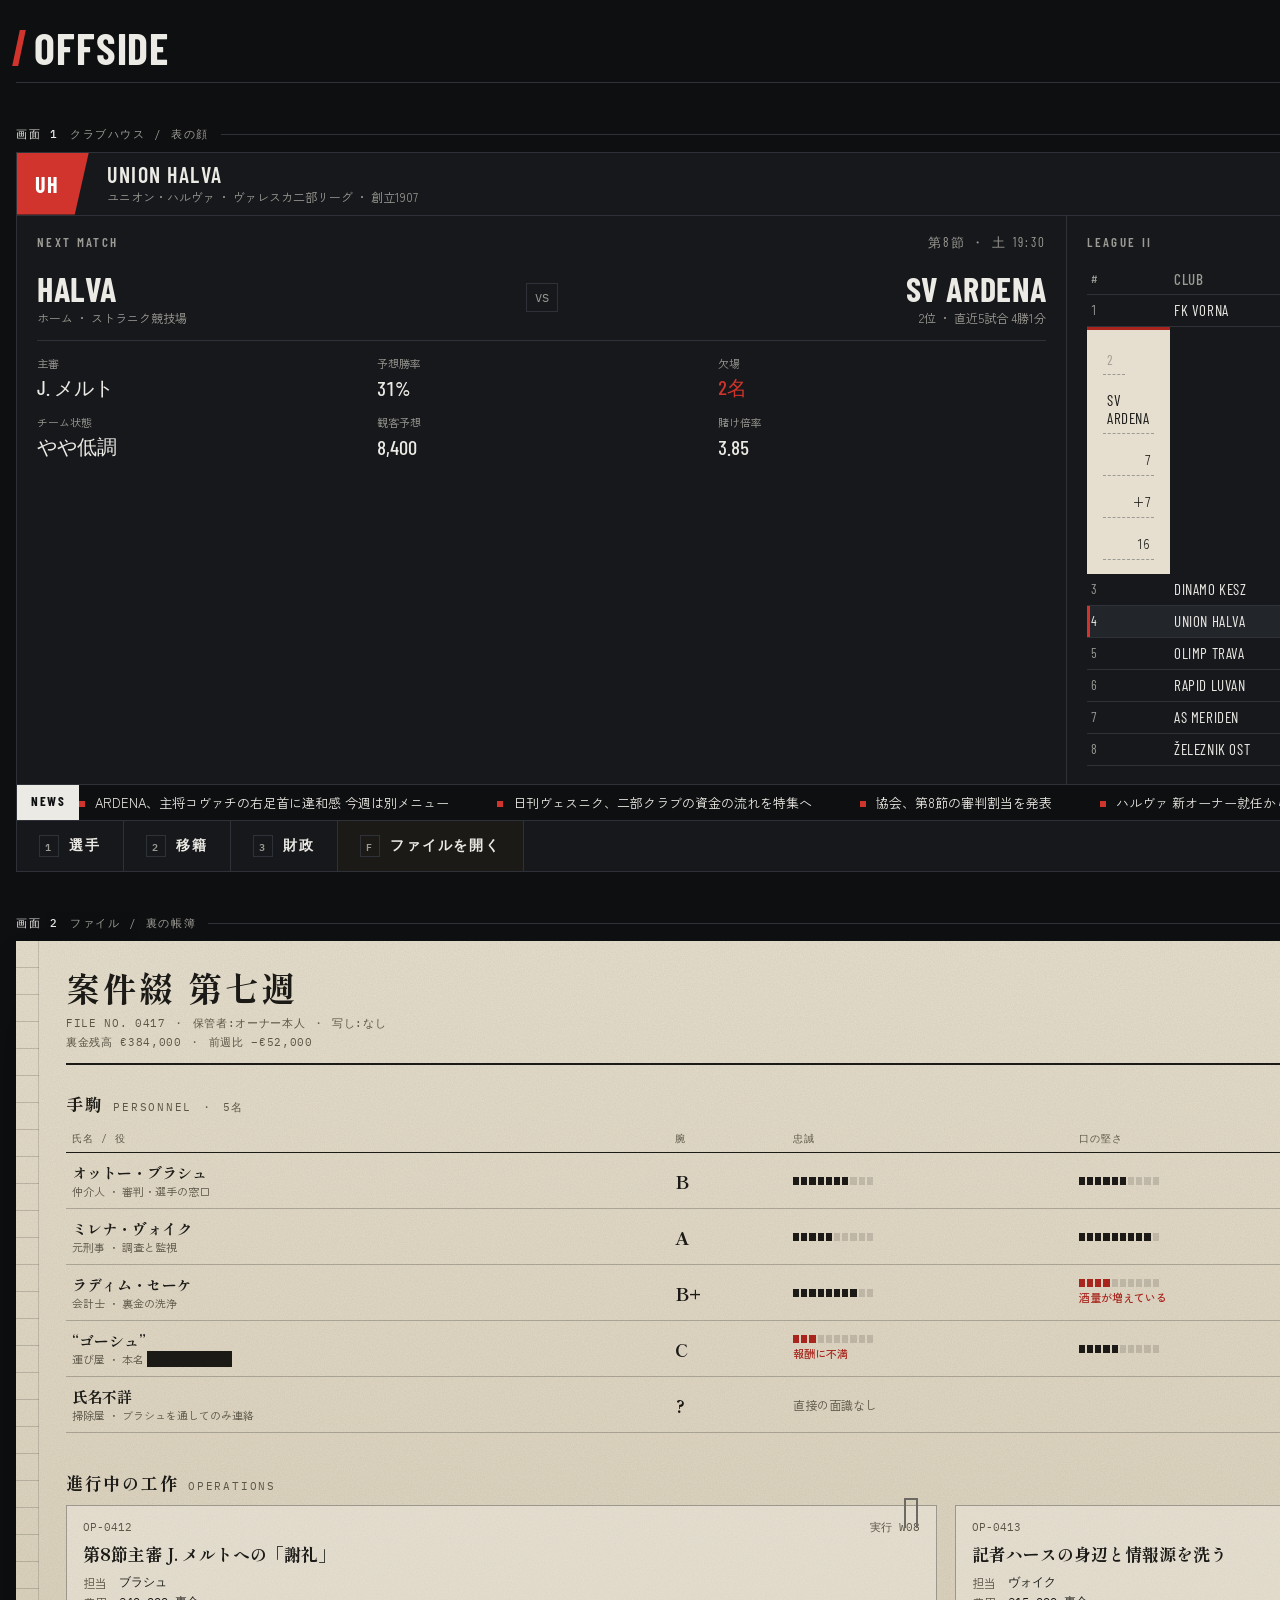
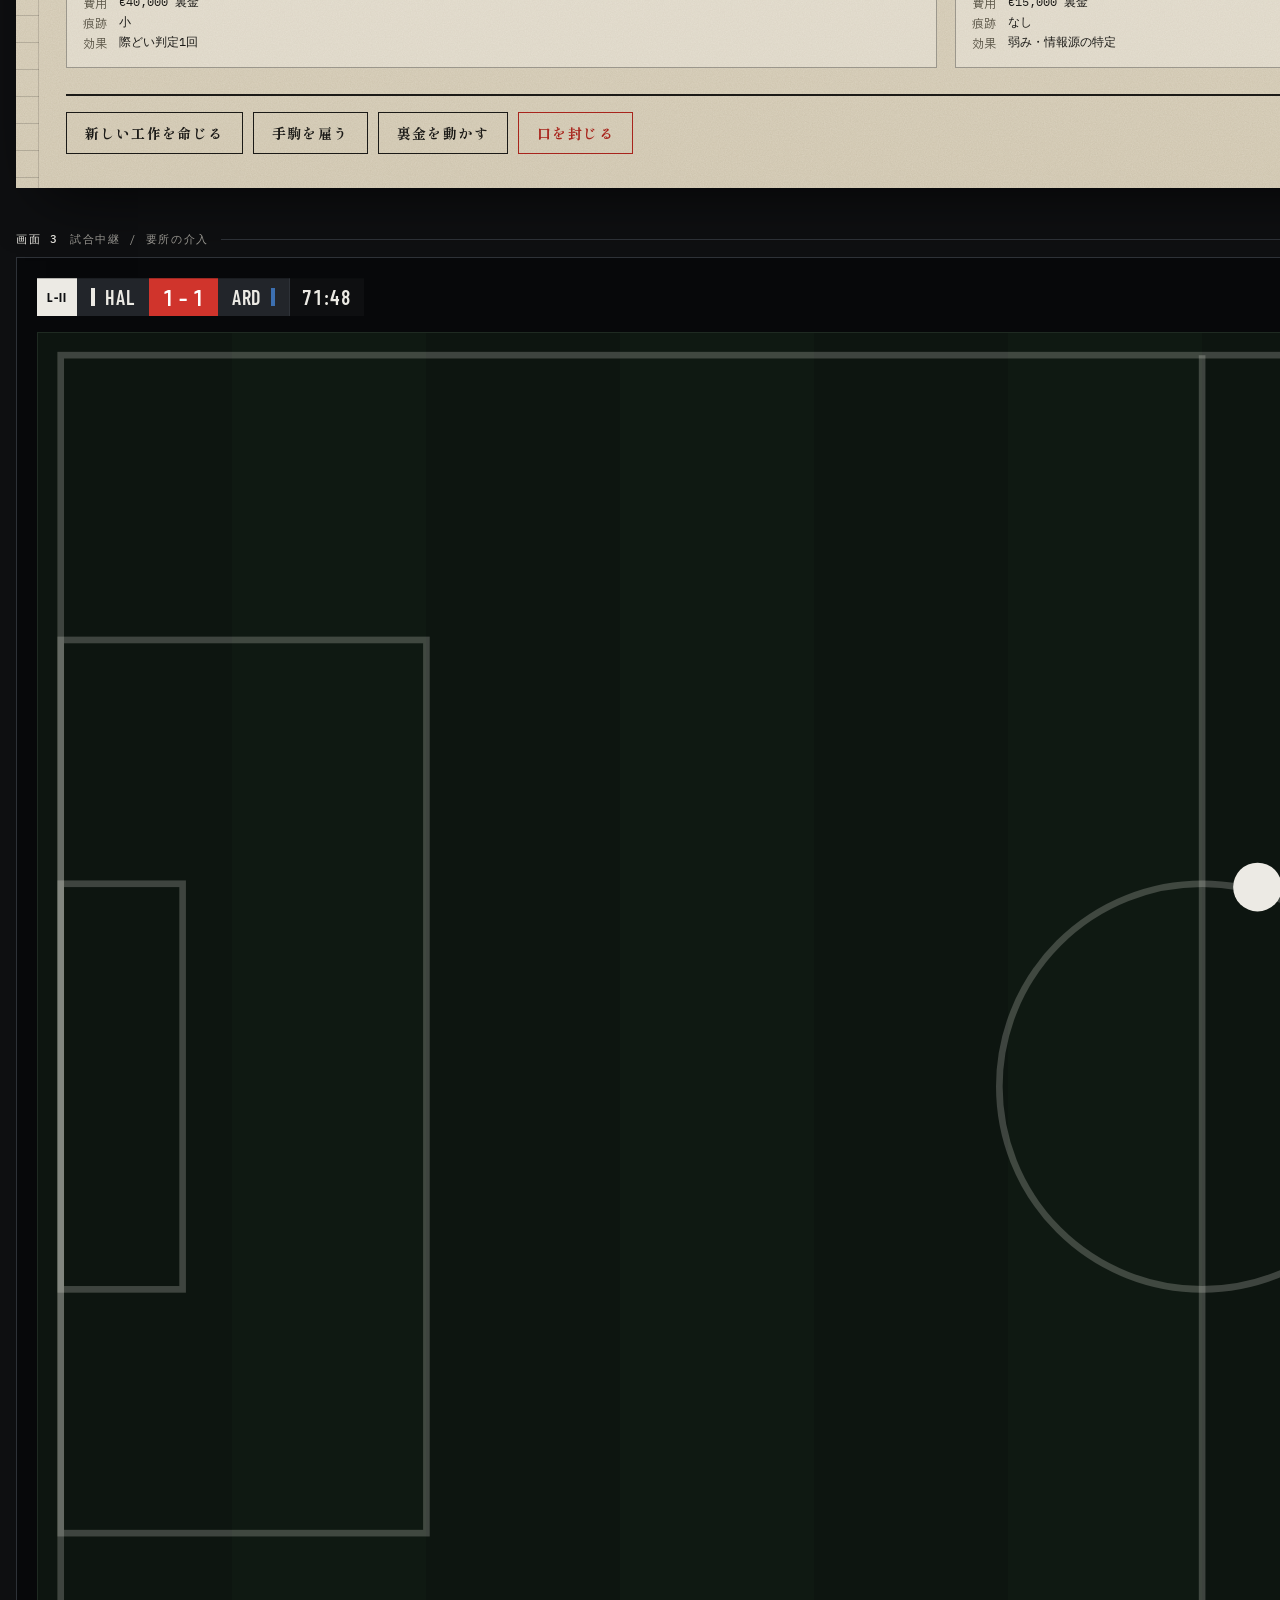
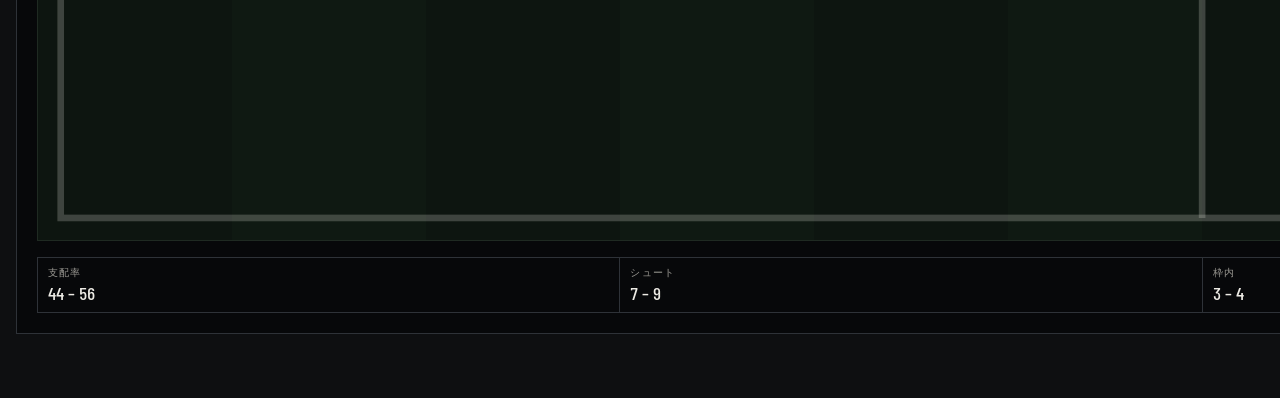
==== docs/mock/index.html @ 617c1c65 "設計メモとUIモックを追加 Co-Authored-By: Claude Opus 5.5 <noreply@anthropic.com> Claude-Session: https://claude" ====
<!doctype html>
<html lang="ja">
<head>
<meta charset="utf-8">
<meta name="viewport" content="width=device-width,initial-scale=1,viewport-fit=cover">
<title>OFFSIDE UIモック</title>
<meta name="claude:viewport-fit-sides" content="cover">
<link rel="preconnect" href="https://fonts.googleapis.com">
<link rel="preconnect" href="https://fonts.gstatic.com" crossorigin>
<link rel="stylesheet" href="https://fonts.googleapis.com/css2?family=Barlow+Condensed:wght@400;500;600;700&family=IBM+Plex+Mono:wght@400;500&family=Shippori+Mincho:wght@500;700;800&family=Zen+Kaku+Gothic+New:wght@300;400;500;700&display=swap">
<style>
/* Layout: three stacked "screens", each a full-bleed frame. Broadcast (表) = lacquer black + vermilion; File (裏) = unbleached paper + ink + seal red. */
:root{
  --ink:#0E0F11;       /* broadcast ground */
  --ink-2:#16181B;
  --ink-3:#22252A;
  --rule:#2E3238;
  --chalk:#ECEAE4;     /* broadcast text */
  --chalk-2:#9C9A94;
  --vermil:#D0342C;    /* broadcast accent */
  --paper:#E6DFCF;     /* dossier ground */
  --paper-2:#D9D0BC;
  --sumi:#1B1A17;      /* dossier ink */
  --sumi-2:#5B5648;
  --seal:#A8241C;      /* stamp */
  --warn:#C9A227;
  --f-cond:"Barlow Condensed","Arial Narrow",sans-serif;
  --f-sans:"Zen Kaku Gothic New","Hiragino Kaku Gothic ProN","Yu Gothic",sans-serif;
  --f-min:"Shippori Mincho","Hiragino Mincho ProN","Yu Mincho",serif;
  --f-mono:"IBM Plex Mono",ui-monospace,Menlo,monospace;
  color-scheme:dark;
}
*{box-sizing:border-box}
body{background:var(--ink);color:var(--chalk);font-family:var(--f-sans);font-weight:400;margin:0}
.wrap{max-width:1280px;margin:0 auto;padding-left:max(16px,env(safe-area-inset-left,0px));padding-right:max(16px,env(safe-area-inset-right,0px));padding-block:28px 64px;display:grid;gap:44px}

/* page masthead */
.mast{display:flex;align-items:flex-end;justify-content:space-between;gap:16px;flex-wrap:wrap;border-bottom:1px solid var(--rule);padding-bottom:14px}
.logo{font-family:var(--f-cond);font-weight:700;font-size:44px;letter-spacing:.02em;line-height:.9;display:flex;align-items:center;gap:0}
.logo .flag{display:inline-block;width:6px;height:36px;background:var(--vermil);margin-right:12px;transform:skewX(-12deg)}
.mast small{font-family:var(--f-mono);font-size:11px;color:var(--chalk-2);letter-spacing:.08em}

.label{font-family:var(--f-mono);font-size:11px;letter-spacing:.14em;color:var(--chalk-2);text-transform:uppercase;display:flex;gap:12px;align-items:center;margin-bottom:10px}
.label b{color:var(--chalk);font-weight:500}
.label::after{content:"";flex:1;height:1px;background:var(--rule)}

/* ===== SCREEN 1: CLUBHOUSE (broadcast) ===== */
.bc{background:var(--ink-2);border:1px solid var(--rule);overflow:hidden}
.bc-top{display:grid;grid-template-columns:auto 1fr auto;align-items:stretch;border-bottom:1px solid var(--rule)}
.crest{background:var(--vermil);color:#fff;font-family:var(--f-cond);font-weight:700;font-size:22px;padding:10px 18px;display:flex;align-items:center;letter-spacing:.04em;clip-path:polygon(0 0,100% 0,calc(100% - 14px) 100%,0 100%);padding-right:30px}
.club{padding:10px 18px;display:flex;flex-direction:column;justify-content:center;min-width:0}
.club .n{font-family:var(--f-cond);font-weight:600;font-size:22px;letter-spacing:.06em;line-height:1}
.club .s{font-size:12px;color:var(--chalk-2);margin-top:3px}
.wk{display:flex;align-items:center;gap:18px;padding:0 18px;font-family:var(--f-cond);font-size:15px;letter-spacing:.08em;color:var(--chalk-2)}
.wk strong{font-size:30px;color:var(--chalk);font-weight:600;font-variant-numeric:tabular-nums}

.bc-grid{display:grid;grid-template-columns:1.25fr 1fr 1fr;gap:1px;background:var(--rule)}
.bc-grid > section{background:var(--ink-2);padding:18px 20px;min-width:0}
.h{font-family:var(--f-cond);font-weight:600;font-size:13px;letter-spacing:.18em;color:var(--chalk-2);text-transform:uppercase;display:flex;justify-content:space-between;margin-bottom:12px}
.h span:last-child{color:var(--chalk-2);font-weight:400}

.next{display:grid;grid-template-columns:1fr auto 1fr;align-items:center;gap:12px;padding:8px 0 16px;border-bottom:1px solid var(--rule)}
.next .t{font-family:var(--f-cond);font-weight:700;font-size:34px;letter-spacing:.02em;line-height:1}
.next .t.r{text-align:right}
.next .t small{display:block;font-size:12px;font-family:var(--f-sans);font-weight:400;color:var(--chalk-2);letter-spacing:0;margin-top:6px}
.next .vs{font-family:var(--f-mono);font-size:12px;color:var(--chalk-2);border:1px solid var(--rule);padding:6px 8px}
.facts{display:grid;grid-template-columns:repeat(3,1fr);gap:12px;margin-top:14px}
.facts div{display:grid;gap:4px}
.facts dt{font-size:11px;color:var(--chalk-2)}
.facts dd{margin:0;font-family:var(--f-cond);font-size:20px;font-weight:500;font-variant-numeric:tabular-nums}
.facts dd.hot{color:var(--vermil)}

table{border-collapse:collapse;width:100%;font-variant-numeric:tabular-nums}
.tbl td,.tbl th{padding:6px 4px;font-size:13px;text-align:right;border-bottom:1px solid var(--rule)}
.tbl th{font-family:var(--f-cond);font-weight:500;letter-spacing:.12em;color:var(--chalk-2);font-size:11px}
.tbl td:nth-child(1),.tbl th:nth-child(1){text-align:left;width:22px;color:var(--chalk-2);font-family:var(--f-cond)}
.tbl td:nth-child(2),.tbl th:nth-child(2){text-align:left;font-family:var(--f-cond);font-size:15px;letter-spacing:.04em}
.tbl tr.me td{background:var(--ink-3);color:var(--chalk)}
.tbl tr.me td:nth-child(1){box-shadow:inset 3px 0 0 var(--vermil);color:var(--chalk)}
.tbl tr.cut td{border-bottom:1px dashed var(--chalk-2)}

.money{display:grid;gap:14px}
.money .row{display:grid;grid-template-columns:1fr auto;align-items:baseline;border-bottom:1px solid var(--rule);padding-bottom:10px}
.money .k{font-size:12px;color:var(--chalk-2)}
.money .v{font-family:var(--f-cond);font-size:28px;font-weight:600;font-variant-numeric:tabular-nums;letter-spacing:.01em}
.money .v.neg{color:var(--vermil)}
.money .v small{font-size:13px;color:var(--chalk-2);font-weight:400;margin-left:6px}
.spark{height:44px;width:100%;display:block}
.board{font-size:12px;color:var(--chalk-2);line-height:1.7}
.board b{color:var(--chalk);font-weight:500}

.ticker{display:flex;border-top:1px solid var(--rule);background:var(--ink);overflow:hidden;font-size:13px}
.ticker .tag{background:var(--chalk);color:var(--ink);font-family:var(--f-cond);font-weight:700;letter-spacing:.12em;padding:8px 14px;flex:none}
.ticker .run{white-space:nowrap;padding:8px 0;display:flex;gap:48px;animation:crawl 38s linear infinite}
.ticker .run span::before{content:"";display:inline-block;width:6px;height:6px;background:var(--vermil);margin-right:10px;vertical-align:middle}
@keyframes crawl{from{transform:translateX(0)}to{transform:translateX(-50%)}}

.actions{display:flex;flex-wrap:wrap;gap:0;border-top:1px solid var(--rule)}
.btn{font-family:var(--f-cond);font-weight:600;letter-spacing:.14em;font-size:14px;background:transparent;color:var(--chalk);border:0;border-right:1px solid var(--rule);padding:14px 22px;cursor:pointer;text-transform:uppercase;display:flex;gap:10px;align-items:center}
.btn kbd{font-family:var(--f-mono);font-size:10px;color:var(--chalk-2);border:1px solid var(--rule);padding:1px 5px}
.btn:hover,.btn:focus-visible{background:var(--ink-3);outline:none}
.btn.go{margin-left:auto;background:var(--vermil);color:#fff;border-right:0}
.btn.go kbd{color:#fff;border-color:rgba(255,255,255,.45)}
.btn.dark{background:var(--sumi);}

/* ===== SCREEN 2: THE FILE (dossier) ===== */
.file{
  --grain:url("data:image/svg+xml,%3Csvg xmlns='http://www.w3.org/2000/svg' width='220' height='220'%3E%3Cfilter id='n'%3E%3CfeTurbulence type='fractalNoise' baseFrequency='.85' numOctaves='3' stitchTiles='stitch'/%3E%3CfeColorMatrix values='0 0 0 0 0.25 0 0 0 0 0.2 0 0 0 0 0.1 0 0 0 .16 0'/%3E%3C/filter%3E%3Crect width='100%25' height='100%25' filter='url(%23n)'/%3E%3C/svg%3E");
  background:var(--grain),linear-gradient(180deg,var(--paper),var(--paper-2));
  color:var(--sumi);position:relative;padding:28px 32px 34px;
  box-shadow:0 30px 60px -30px rgba(0,0,0,.8);
}
.file::before{content:"";position:absolute;left:0;top:0;bottom:0;width:22px;background:repeating-linear-gradient(180deg,transparent 0 26px,rgba(27,26,23,.18) 26px 27px);border-right:1px solid rgba(27,26,23,.15)}
.file-in{padding-left:18px;display:grid;gap:26px}
.file-head{display:grid;grid-template-columns:1fr auto;gap:16px;align-items:start;border-bottom:2px solid var(--sumi);padding-bottom:12px}
.file-head .ttl{font-family:var(--f-min);font-weight:800;font-size:34px;letter-spacing:.08em;line-height:1.1}
.file-head .meta{font-family:var(--f-mono);font-size:11px;color:var(--sumi-2);margin-top:8px;letter-spacing:.06em;line-height:1.7}
.stamp{font-family:var(--f-min);font-weight:800;color:var(--seal);border:3px solid var(--seal);padding:6px 14px;font-size:26px;letter-spacing:.3em;transform:rotate(-7deg);opacity:.85;mix-blend-mode:multiply;animation:press .55s cubic-bezier(.2,.9,.3,1.3) both;margin-top:4px;outline:1px solid var(--seal);outline-offset:3px}
@keyframes press{from{transform:rotate(-7deg) scale(1.6)}to{transform:rotate(-7deg) scale(1)}}

.cols{display:grid;grid-template-columns:1.35fr 1fr;gap:32px}
.cols > *{min-width:0}
.sec{font-family:var(--f-mono);font-size:11px;letter-spacing:.16em;color:var(--sumi-2);display:flex;gap:10px;align-items:baseline;margin-bottom:10px;text-transform:uppercase}
.sec b{font-family:var(--f-min);font-size:17px;letter-spacing:.1em;color:var(--sumi);font-weight:700;text-transform:none}

.roster{width:100%;font-size:13px}
.roster th{font-family:var(--f-mono);font-weight:400;font-size:10px;letter-spacing:.1em;color:var(--sumi-2);text-align:left;border-bottom:1px solid var(--sumi);padding:6px 6px}
.roster td{padding:9px 6px;border-bottom:1px solid rgba(27,26,23,.25);vertical-align:middle}
.roster .who{font-family:var(--f-min);font-weight:700;font-size:15px}
.roster .who small{display:block;font-family:var(--f-sans);font-size:11px;color:var(--sumi-2);font-weight:400}
.roster .num{font-family:var(--f-mono);font-variant-numeric:tabular-nums}
.redact{background:var(--sumi);color:transparent;user-select:none;padding:0 4px}
.meter{display:grid;grid-template-columns:repeat(10,1fr);gap:2px;width:80px}
.meter i{height:8px;background:rgba(27,26,23,.15)}
.meter i.on{background:var(--sumi)}
.meter.low i.on{background:var(--seal)}
.grade{font-family:var(--f-min);font-weight:800;font-size:18px}
.note{font-size:11px;color:var(--seal);font-weight:500}

.pursuer{display:grid;gap:14px}
.pu{display:grid;grid-template-columns:1fr auto;gap:4px 12px;border-bottom:1px solid rgba(27,26,23,.25);padding-bottom:12px}
.pu .n{font-family:var(--f-min);font-weight:700;font-size:15px}
.pu .n small{font-family:var(--f-sans);font-weight:400;font-size:11px;color:var(--sumi-2);margin-left:8px}
.pu .pct{font-family:var(--f-mono);font-size:13px;font-variant-numeric:tabular-nums;text-align:right}
.pu .bar{grid-column:1/-1;height:10px;background:rgba(27,26,23,.12);position:relative}
.pu .bar i{position:absolute;inset:0 auto 0 0;background:var(--sumi)}
.pu .bar::after{content:"";position:absolute;top:-3px;bottom:-3px;left:70%;width:1px;background:var(--seal)}
.pu.alert .bar i{background:var(--seal)}
.pu .next-act{grid-column:1/-1;font-size:12px;color:var(--sumi-2)}
.pu.alert .next-act{color:var(--seal);font-weight:500}

.ops{display:grid;grid-template-columns:repeat(3,1fr);gap:18px}
.op{background:rgba(255,255,255,.28);border:1px solid rgba(27,26,23,.35);padding:14px 16px 16px;position:relative;display:grid;gap:8px;align-content:start}
.op .id{font-family:var(--f-mono);font-size:11px;color:var(--sumi-2);display:flex;justify-content:space-between}
.op .what{font-family:var(--f-min);font-weight:700;font-size:17px;line-height:1.35}
.op dl{display:grid;grid-template-columns:auto 1fr;gap:3px 12px;margin:0;font-size:12px}
.op dt{color:var(--sumi-2)}
.op dd{margin:0;font-family:var(--f-mono);font-size:12px}
.op .clip{position:absolute;top:-8px;right:18px;width:14px;height:30px;border:2px solid #6c6a63;border-bottom:0}
.op.done{opacity:.72}
.op.done .what{text-decoration:line-through;text-decoration-color:var(--seal);text-decoration-thickness:2px}

.file-actions{display:flex;flex-wrap:wrap;gap:10px;border-top:2px solid var(--sumi);padding-top:16px}
.fbtn{font-family:var(--f-min);font-weight:700;font-size:14px;letter-spacing:.1em;background:transparent;color:var(--sumi);border:1px solid var(--sumi);padding:10px 18px;cursor:pointer}
.fbtn:hover,.fbtn:focus-visible{background:var(--sumi);color:var(--paper);outline:none}
.fbtn.red{border-color:var(--seal);color:var(--seal)}
.fbtn.red:hover,.fbtn.red:focus-visible{background:var(--seal);color:var(--paper)}

/* ===== SCREEN 3: MATCH ===== */
.match{background:#07080A;border:1px solid var(--rule);display:grid;grid-template-columns:1fr 360px;min-height:520px}
.match > *{min-width:0}
.pitch-area{position:relative;padding:20px;display:grid;grid-template-rows:auto 1fr auto;gap:16px}
.bug{display:inline-flex;align-items:stretch;font-family:var(--f-cond);font-weight:600;letter-spacing:.06em;animation:wipe .7s cubic-bezier(.7,0,.2,1) both;clip-path:inset(0 0 0 0)}
@keyframes wipe{from{clip-path:inset(0 100% 0 0)}to{clip-path:inset(0 0 0 0)}}
.bug .lg{background:var(--chalk);color:var(--ink);padding:6px 10px;font-size:13px;display:flex;align-items:center;font-weight:700}
.bug .tm{background:var(--ink-3);padding:6px 14px;font-size:20px;display:flex;align-items:center;gap:10px}
.bug .tm i{width:4px;height:18px;display:block}
.bug .sc{background:var(--vermil);color:#fff;padding:6px 14px;font-size:22px;font-variant-numeric:tabular-nums;display:flex;align-items:center}
.bug .clk{background:var(--ink);padding:6px 12px;font-size:20px;font-variant-numeric:tabular-nums;display:flex;align-items:center;border-left:1px solid var(--rule)}
.bug .clk small{color:var(--vermil);margin-left:6px;font-size:13px}

.pitch{position:relative;border:1px solid #1f2a22;background:
  repeating-linear-gradient(90deg,#0d1510 0 8.33%,#0f1912 8.33% 16.66%);aspect-ratio:105/68;max-width:100%;width:100%;align-self:center}
.pitch svg{position:absolute;inset:0;width:100%;height:100%}

.stats{display:grid;grid-template-columns:repeat(4,1fr);gap:1px;background:var(--rule);border:1px solid var(--rule)}
.stats div{background:#07080A;padding:8px 10px;display:grid;gap:2px}
.stats span{font-size:10px;color:var(--chalk-2);letter-spacing:.12em;font-family:var(--f-cond)}
.stats b{font-family:var(--f-cond);font-weight:500;font-size:18px;font-variant-numeric:tabular-nums}

.feed{border-left:1px solid var(--rule);display:grid;grid-template-rows:auto 1fr auto;background:var(--ink)}
.feed .h{padding:14px 16px 0}
.log{padding:0 16px;overflow:auto;display:flex;flex-direction:column-reverse;gap:0;font-size:13px;line-height:1.65;max-height:330px}
.log p{margin:0;padding:8px 0;border-bottom:1px solid var(--rule);display:grid;grid-template-columns:34px 1fr;gap:8px}
.log p em{font-style:normal;font-family:var(--f-cond);font-size:15px;color:var(--chalk-2);font-variant-numeric:tabular-nums}
.log p.goal{color:#fff}
.log p.goal em{color:var(--vermil)}
.log p.dim{color:var(--chalk-2)}

/* intervention: the paper slides over the broadcast */
.cut{background:var(--paper);color:var(--sumi);padding:16px 16px 14px;border-top:3px solid var(--seal);display:grid;gap:10px;animation:slide .6s .25s cubic-bezier(.2,.8,.2,1) both}
@keyframes slide{from{transform:translateY(14px)}to{transform:none}}
.cut .q{font-family:var(--f-min);font-weight:700;font-size:15px;line-height:1.55}
.cut .q span{font-family:var(--f-mono);font-size:11px;color:var(--seal);display:block;letter-spacing:.12em;margin-bottom:2px}
.choice{display:grid;grid-template-columns:auto 1fr auto;gap:10px;align-items:center;border:1px solid var(--sumi);padding:9px 10px;background:transparent;color:var(--sumi);text-align:left;cursor:pointer;font-family:var(--f-sans);font-size:13px}
.choice:hover,.choice:focus-visible{background:var(--sumi);color:var(--paper);outline:none}
.choice kbd{font-family:var(--f-mono);font-size:11px;border:1px solid currentColor;padding:0 5px}
.choice .cost{font-family:var(--f-mono);font-size:11px;color:var(--seal);white-space:nowrap}
.choice:hover .cost,.choice:focus-visible .cost{color:#f0a49d}
.timer{height:3px;background:rgba(27,26,23,.15);position:relative;overflow:hidden}
.timer i{position:absolute;inset:0;background:var(--seal);transform-origin:left;animation:drain 12s linear infinite}
@keyframes drain{from{transform:scaleX(1)}to{transform:scaleX(0)}}

@media (max-width:980px){
  .bc-grid{grid-template-columns:1fr}
  .cols{grid-template-columns:1fr}
  .ops{grid-template-columns:1fr}
  .match{grid-template-columns:1fr}
  .feed{border-left:0;border-top:1px solid var(--rule)}
}
@media (max-width:560px){
  .bc-top{grid-template-columns:1fr}
  .crest{clip-path:none}
  .wk{padding:10px 18px;border-top:1px solid var(--rule)}
  .next .t{font-size:24px}
  .facts{grid-template-columns:1fr 1fr}
  .file{padding:22px 16px 24px}
  .file-head{grid-template-columns:1fr}
  .file-head .ttl{font-size:26px}
  .stamp{justify-self:start}
  .roster .hide-s{display:none}
  .stats{grid-template-columns:1fr 1fr}
  .btn{padding:12px 14px}
  .btn.go{margin-left:0;width:100%;justify-content:center}
}
@media (prefers-reduced-motion:reduce){
  *,*::before,*::after{animation:none!important}
}
.scroll-x{overflow-x:auto}
</style>

</head>
<body>
<div class="wrap">

  <header class="mast">
    <div class="logo"><span class="flag"></span>OFFSIDE</div>
    <small>UI MOCK / REV 0.1 / 静止画・操作不可</small>
  </header>

  <!-- ============ 1 CLUBHOUSE ============ -->
  <div>
    <div class="label"><b>画面 1</b> クラブハウス / 表の顔</div>
    <div class="bc">
      <div class="bc-top">
        <div class="crest">UH</div>
        <div class="club">
          <div class="n">UNION HALVA</div>
          <div class="s">ユニオン・ハルヴァ ・ ヴァレスカ二部リーグ ・ 創立1907</div>
        </div>
        <div class="wk">SEASON 1 <span>WEEK</span><strong>07</strong><span>/ 12</span></div>
      </div>

      <div class="bc-grid">
        <section>
          <div class="h"><span>Next Match</span><span>第8節 ・ 土 19:30</span></div>
          <div class="next">
            <div class="t">HALVA<small>ホーム ・ ストラニク競技場</small></div>
            <div class="vs">VS</div>
            <div class="t r">SV ARDENA<small>2位 ・ 直近5試合 4勝1分</small></div>
          </div>
          <dl class="facts">
            <div><dt>主審</dt><dd>J. メルト</dd></div>
            <div><dt>予想勝率</dt><dd>31%</dd></div>
            <div><dt>欠場</dt><dd class="hot">2名</dd></div>
            <div><dt>チーム状態</dt><dd>やや低調</dd></div>
            <div><dt>観客予想</dt><dd>8,400</dd></div>
            <div><dt>賭け倍率</dt><dd>3.85</dd></div>
          </dl>
        </section>

        <section>
          <div class="h"><span>League II</span><span>上位2クラブ昇格</span></div>
          <div class="scroll-x">
          <table class="tbl">
            <thead><tr><th>#</th><th>CLUB</th><th>試</th><th>差</th><th>点</th></tr></thead>
            <tbody>
              <tr><td>1</td><td>FK VORNA</td><td>7</td><td>+9</td><td>17</td></tr>
              <tr class="cut"><td>2</td><td>SV ARDENA</td><td>7</td><td>+7</td><td>16</td></tr>
              <tr><td>3</td><td>DINAMO KESZ</td><td>7</td><td>+4</td><td>13</td></tr>
              <tr class="me"><td>4</td><td>UNION HALVA</td><td>7</td><td>+2</td><td>12</td></tr>
              <tr><td>5</td><td>OLIMP TRAVA</td><td>7</td><td>0</td><td>10</td></tr>
              <tr><td>6</td><td>RAPID LUVAN</td><td>7</td><td>−1</td><td>9</td></tr>
              <tr><td>7</td><td>AS MERIDEN</td><td>7</td><td>−6</td><td>6</td></tr>
              <tr><td>8</td><td>ŽELEZNIK OST</td><td>7</td><td>−15</td><td>3</td></tr>
            </tbody>
          </table>
          </div>
        </section>

        <section class="money">
          <div class="h"><span>Finance</span><span>単位 €</span></div>
          <div class="row"><span class="k">運転資金(表)</span><span class="v">2.41M</span></div>
          <div class="row"><span class="k">負債</span><span class="v neg">11.20M<small>返済期限 W10</small></span></div>
          <div>
            <svg class="spark" viewBox="0 0 200 44" preserveAspectRatio="none" aria-label="運転資金の推移(過去7週)">
              <line x1="0" y1="43" x2="200" y2="43" stroke="#2E3238" stroke-width="1"/>
              <polygon points="0,10 33,14 66,12 100,20 133,24 166,22 200,30 200,44 0,44" fill="rgba(236,234,228,.07)"/>
              <polyline points="0,10 33,14 66,12 100,20 133,24 166,22 200,30" fill="none" stroke="#ECEAE4" stroke-width="1.5" vector-effect="non-scaling-stroke"/>
              <rect x="196" y="26" width="7" height="7" fill="#D0342C"/>
            </svg>
          </div>
          <div class="board">理事会の信任 <b>54</b> ・ サポーターの支持 <b>71</b><br>スポンサー:ヴァレスカ港湾公社(残り1年)</div>
        </section>
      </div>

      <div class="ticker" aria-label="ニュース速報">
        <div class="tag">NEWS</div>
        <div class="run">
          <span>ARDENA、主将コヴァチの右足首に違和感 今週は別メニュー</span>
          <span>日刊ヴェスニク、二部クラブの資金の流れを特集へ</span>
          <span>協会、第8節の審判割当を発表</span>
          <span>ハルヴァ 新オーナー就任から7週 ファンは静観</span>
          <span>ARDENA、主将コヴァチの右足首に違和感 今週は別メニュー</span>
          <span>日刊ヴェスニク、二部クラブの資金の流れを特集へ</span>
          <span>協会、第8節の審判割当を発表</span>
          <span>ハルヴァ 新オーナー就任から7週 ファンは静観</span>
        </div>
      </div>

      <div class="actions">
        <button class="btn" id="b-squad"><kbd>1</kbd>選手</button>
        <button class="btn" id="b-transfer"><kbd>2</kbd>移籍</button>
        <button class="btn" id="b-money"><kbd>3</kbd>財政</button>
        <button class="btn dark" id="b-file"><kbd>F</kbd>ファイルを開く</button>
        <button class="btn go" id="b-advance"><kbd>SPACE</kbd>週を進める</button>
      </div>
    </div>
  </div>

  <!-- ============ 2 THE FILE ============ -->
  <div>
    <div class="label"><b>画面 2</b> ファイル / 裏の帳簿</div>
    <article class="file">
      <div class="file-in">
        <div class="file-head">
          <div>
            <div class="ttl">案件綴 第七週</div>
            <div class="meta">FILE NO. 0417 ・ 保管者:オーナー本人 ・ 写し:なし<br>裏金残高 €384,000 ・ 前週比 −€52,000</div>
          </div>
          <div class="stamp">極秘</div>
        </div>

        <div class="cols">
          <section>
            <div class="sec"><b>手駒</b>Personnel ・ 5名</div>
            <div class="scroll-x">
            <table class="roster">
              <thead><tr><th>氏名 / 役</th><th>腕</th><th>忠誠</th><th>口の堅さ</th><th class="hide-s">週額</th></tr></thead>
              <tbody>
                <tr>
                  <td class="who">オットー・ブラシュ<small>仲介人 ・ 審判・選手の窓口</small></td>
                  <td class="grade">B</td>
                  <td><div class="meter"><i class="on"></i><i class="on"></i><i class="on"></i><i class="on"></i><i class="on"></i><i class="on"></i><i class="on"></i><i></i><i></i><i></i></div></td>
                  <td><div class="meter"><i class="on"></i><i class="on"></i><i class="on"></i><i class="on"></i><i class="on"></i><i class="on"></i><i></i><i></i><i></i><i></i></div></td>
                  <td class="num hide-s">8,000</td>
                </tr>
                <tr>
                  <td class="who">ミレナ・ヴォイク<small>元刑事 ・ 調査と監視</small></td>
                  <td class="grade">A</td>
                  <td><div class="meter"><i class="on"></i><i class="on"></i><i class="on"></i><i class="on"></i><i class="on"></i><i></i><i></i><i></i><i></i><i></i></div></td>
                  <td><div class="meter"><i class="on"></i><i class="on"></i><i class="on"></i><i class="on"></i><i class="on"></i><i class="on"></i><i class="on"></i><i class="on"></i><i class="on"></i><i></i></div></td>
                  <td class="num hide-s">12,500</td>
                </tr>
                <tr>
                  <td class="who">ラディム・セーケ<small>会計士 ・ 裏金の洗浄</small></td>
                  <td class="grade">B+</td>
                  <td><div class="meter"><i class="on"></i><i class="on"></i><i class="on"></i><i class="on"></i><i class="on"></i><i class="on"></i><i class="on"></i><i class="on"></i><i></i><i></i></div></td>
                  <td><div class="meter low"><i class="on"></i><i class="on"></i><i class="on"></i><i class="on"></i><i></i><i></i><i></i><i></i><i></i><i></i></div><span class="note">酒量が増えている</span></td>
                  <td class="num hide-s">6,000</td>
                </tr>
                <tr>
                  <td class="who">“ゴーシュ”<small>運び屋 ・ 本名 <span class="redact">ドラガン・ミル</span></small></td>
                  <td class="grade">C</td>
                  <td><div class="meter low"><i class="on"></i><i class="on"></i><i class="on"></i><i></i><i></i><i></i><i></i><i></i><i></i><i></i></div><span class="note">報酬に不満</span></td>
                  <td><div class="meter"><i class="on"></i><i class="on"></i><i class="on"></i><i class="on"></i><i class="on"></i><i></i><i></i><i></i><i></i><i></i></div></td>
                  <td class="num hide-s">2,000</td>
                </tr>
                <tr>
                  <td class="who">氏名不詳<small>掃除屋 ・ ブラシュを通してのみ連絡</small></td>
                  <td class="grade">?</td>
                  <td colspan="2" style="font-size:12px;color:var(--sumi-2)">直接の面識なし</td>
                  <td class="num hide-s">都度</td>
                </tr>
              </tbody>
            </table>
            </div>
          </section>

          <section>
            <div class="sec"><b>追及</b>Pursuers ・ 証拠が赤線を越えると動く</div>
            <div class="pursuer">
              <div class="pu alert">
                <div class="n">ペトル・ハース<small>日刊ヴェスニク 調査報道部</small></div><div class="pct">58 / 100</div>
                <div class="bar"><i style="width:58%"></i></div>
                <div class="next-act">特集記事の準備中。情報源はクラブ内部とみられる</div>
              </div>
              <div class="pu">
                <div class="n">アナ・クレル<small>首都検察 特捜部</small></div><div class="pct">34 / 100</div>
                <div class="bar"><i style="width:34%"></i></div>
                <div class="next-act">港湾公社の資金を別件で内偵中</div>
              </div>
              <div class="pu">
                <div class="n">L. ドレフ<small>SV ARDENA オーナー</small></div><div class="pct">21 / 100</div>
                <div class="bar"><i style="width:21%"></i></div>
                <div class="next-act">こちらの動きに気づき始めた</div>
              </div>
              <div class="pu">
                <div class="n">協会 倫理委員会<small>委員長 V. サボ</small></div><div class="pct">12 / 100</div>
                <div class="bar"><i style="width:12%"></i></div>
                <div class="next-act">動きなし</div>
              </div>
            </div>
          </section>
        </div>

        <section>
          <div class="sec"><b>進行中の工作</b>Operations</div>
          <div class="ops">
            <div class="op">
              <span class="clip"></span>
              <div class="id"><span>OP-0412</span><span>実行 W08</span></div>
              <div class="what">第8節主審 J. メルトへの「謝礼」</div>
              <dl><dt>担当</dt><dd>ブラシュ</dd><dt>費用</dt><dd>€40,000 裏金</dd><dt>痕跡</dt><dd>小</dd><dt>効果</dt><dd>際どい判定1回</dd></dl>
            </div>
            <div class="op">
              <div class="id"><span>OP-0413</span><span>残り 2週</span></div>
              <div class="what">記者ハースの身辺と情報源を洗う</div>
              <dl><dt>担当</dt><dd>ヴォイク</dd><dt>費用</dt><dd>€15,000 裏金</dd><dt>痕跡</dt><dd>なし</dd><dt>効果</dt><dd>弱み・情報源の特定</dd></dl>
            </div>
            <div class="op done">
              <div class="id"><span>OP-0409</span><span>完了 W06</span></div>
              <div class="what">ARDENA 主将コヴァチの練習場に細工</div>
              <dl><dt>担当</dt><dd>ゴーシュ</dd><dt>費用</dt><dd>€3,000 裏金</dd><dt>痕跡</dt><dd>中 → ゴーシュ</dd><dt>結果</dt><dd>右足首 全治3週</dd></dl>
            </div>
          </div>
        </section>

        <div class="file-actions">
          <button class="fbtn" id="f-new">新しい工作を命じる</button>
          <button class="fbtn" id="f-hire">手駒を雇う</button>
          <button class="fbtn" id="f-wash">裏金を動かす</button>
          <button class="fbtn red" id="f-clean">口を封じる</button>
        </div>
      </div>
    </article>
  </div>

  <!-- ============ 3 MATCH ============ -->
  <div>
    <div class="label"><b>画面 3</b> 試合中継 / 要所の介入</div>
    <div class="match">
      <div class="pitch-area">
        <div class="bug">
          <span class="lg">L-II</span>
          <span class="tm"><i style="background:#ECEAE4"></i>HAL</span>
          <span class="sc">1 – 1</span>
          <span class="tm">ARD<i style="background:#3C6FB0"></i></span>
          <span class="clk">71:48</span>
        </div>

        <div class="pitch" role="img" aria-label="ピッチ図:ハルヴァの攻撃、ペナルティエリア内で接触">
          <svg viewBox="0 0 105 68" preserveAspectRatio="xMidYMid meet">
            <g fill="none" stroke="rgba(236,234,228,.22)" stroke-width=".3">
              <rect x="1" y="1" width="103" height="66"/>
              <line x1="52.5" y1="1" x2="52.5" y2="67"/>
              <circle cx="52.5" cy="34" r="9.15"/>
              <rect x="1" y="13.85" width="16.5" height="40.3"/>
              <rect x="87.5" y="13.85" width="16.5" height="40.3"/>
              <rect x="1" y="24.85" width="5.5" height="18.3"/>
              <rect x="98.5" y="24.85" width="5.5" height="18.3"/>
            </g>
            <path d="M62 40 Q78 30 92 33" fill="none" stroke="rgba(208,52,44,.7)" stroke-width=".4" stroke-dasharray="1.2 1"/>
            <g fill="#ECEAE4">
              <circle cx="92" cy="33" r="1.3"/><circle cx="80" cy="22" r="1.1"/><circle cx="74" cy="45" r="1.1"/><circle cx="62" cy="40" r="1.1"/><circle cx="55" cy="25" r="1.1"/>
            </g>
            <g fill="#3C6FB0">
              <circle cx="93.6" cy="34.4" r="1.3"/><circle cx="101" cy="34" r="1.1"/><circle cx="88" cy="27" r="1.1"/><circle cx="89" cy="41" r="1.1"/><circle cx="84" cy="34" r="1.1"/><circle cx="76" cy="30" r="1.1"/>
            </g>
            <circle cx="93" cy="33.6" r="3.4" fill="none" stroke="#D0342C" stroke-width=".35"/>
            <rect x="96" y="20" width="1.4" height="1.4" fill="#C9A227"/>
            <text x="98" y="19.6" font-size="2.2" fill="#C9A227" font-family="IBM Plex Mono, monospace">REF</text>
          </svg>
        </div>

        <div class="stats">
          <div><span>支配率</span><b>44 – 56</b></div>
          <div><span>シュート</span><b>7 – 9</b></div>
          <div><span>枠内</span><b>3 – 4</b></div>
          <div><span>警告</span><b>2 – 1</b></div>
        </div>
      </div>

      <aside class="feed">
        <div class="h"><span>Live</span><span>実況 ・ R. カーニ</span></div>
        <div class="log">
          <p><em>71'</em><span>右からのクロスにペトロフが飛び込む。背後からARDENAのDFが体を入れた。倒れた。</span></p>
          <p class="dim"><em>68'</em><span>ARDENA、コヴァチ不在の中盤がやや間延びしている。</span></p>
          <p><em>63'</em><span>ハルヴァ交代。ドゥシェク out、若いイリッチ in。</span></p>
          <p class="goal"><em>55'</em><span>ゴール、ARDENA。こぼれ球をボロスが押し込んで同点。</span></p>
          <p class="goal"><em>22'</em><span>ゴール、ハルヴァ。ペトロフのミドルが左隅へ。</span></p>
        </div>
        <div class="cut">
          <div class="q"><span>INTERVENTION ・ OP-0412 有効</span>主審メルトが笛をくわえたまま、こちらのベンチを見ている。</div>
          <div class="timer"><i></i></div>
          <button class="choice" id="c-1"><kbd>1</kbd><span>合図を送る(PK判定)</span><span class="cost">痕跡 +8</span></button>
          <button class="choice" id="c-2"><kbd>2</kbd><span>見送る。謝礼は次節に回す</span><span class="cost">€0</span></button>
          <button class="choice" id="c-3"><kbd>3</kbd><span>相手DFに退場も出させる</span><span class="cost">痕跡 +19</span></button>
        </div>
      </aside>
    </div>
  </div>

</div>

</body>
</html>
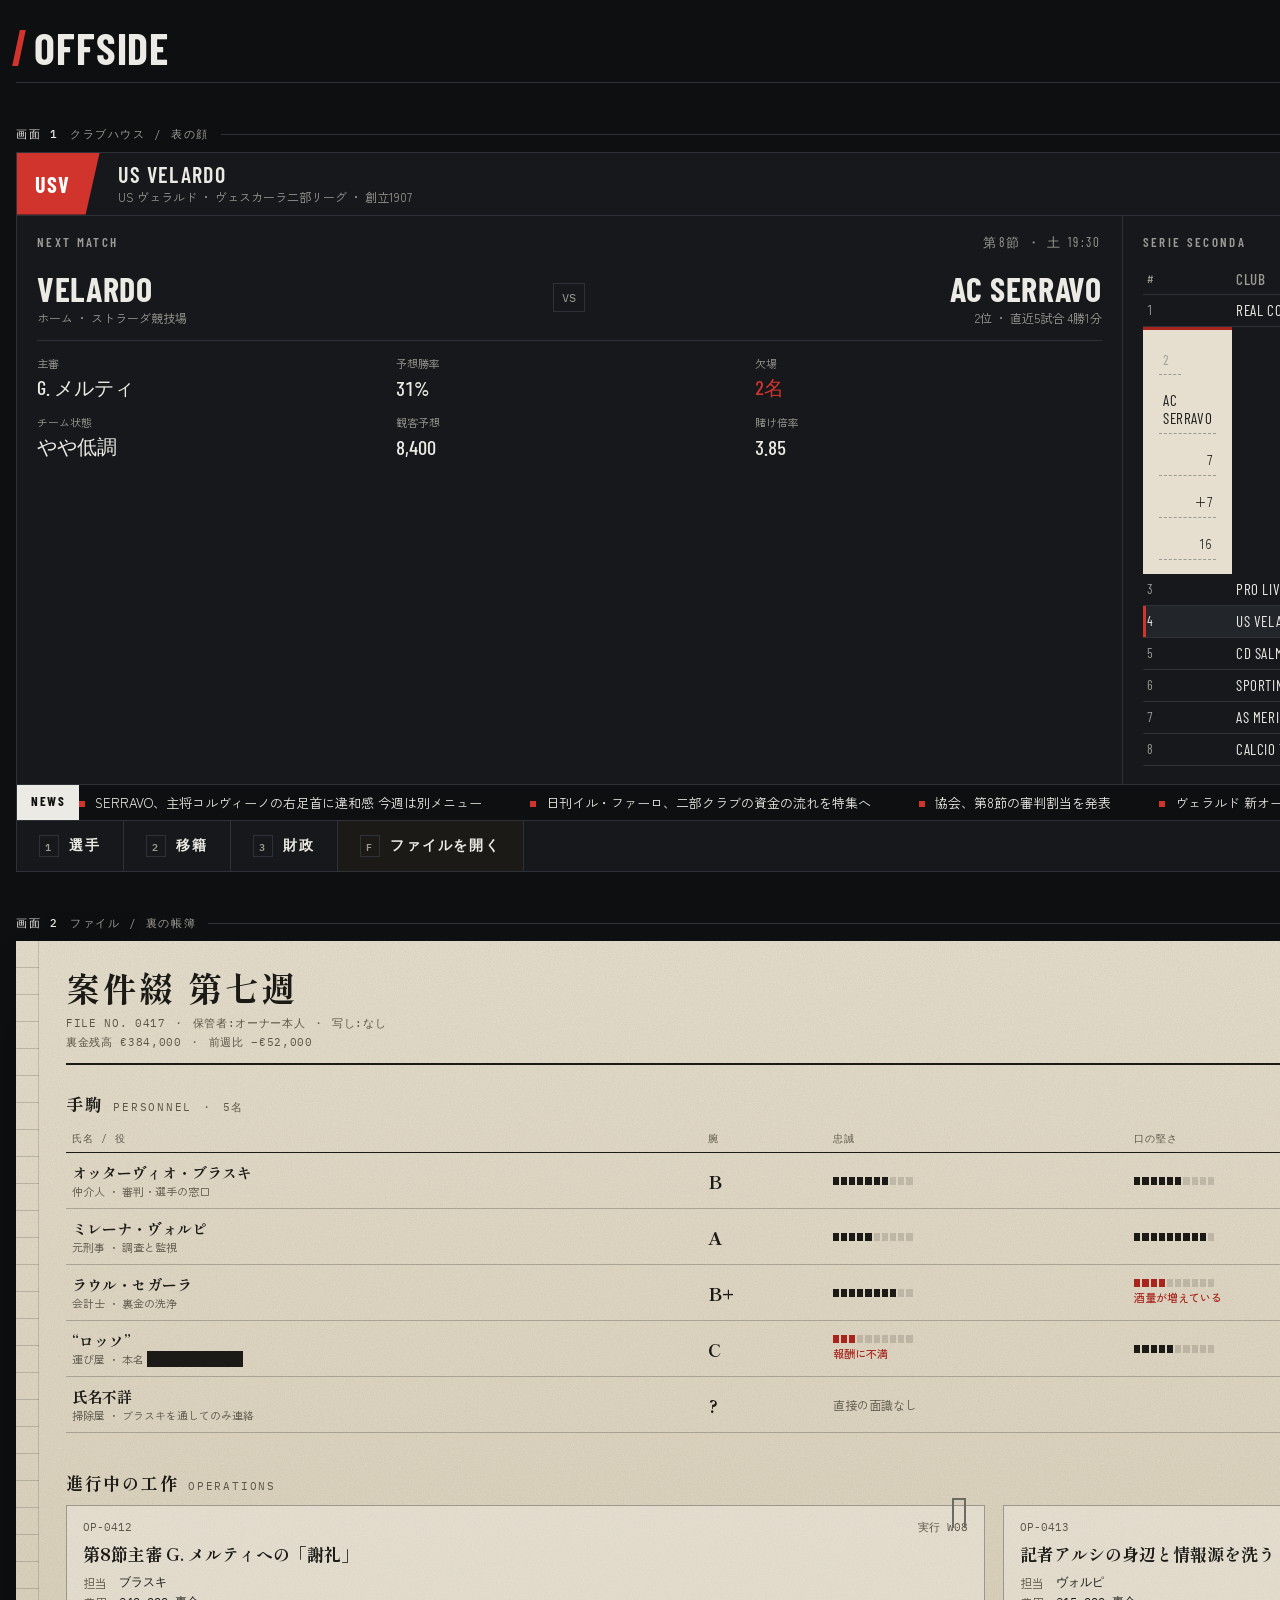
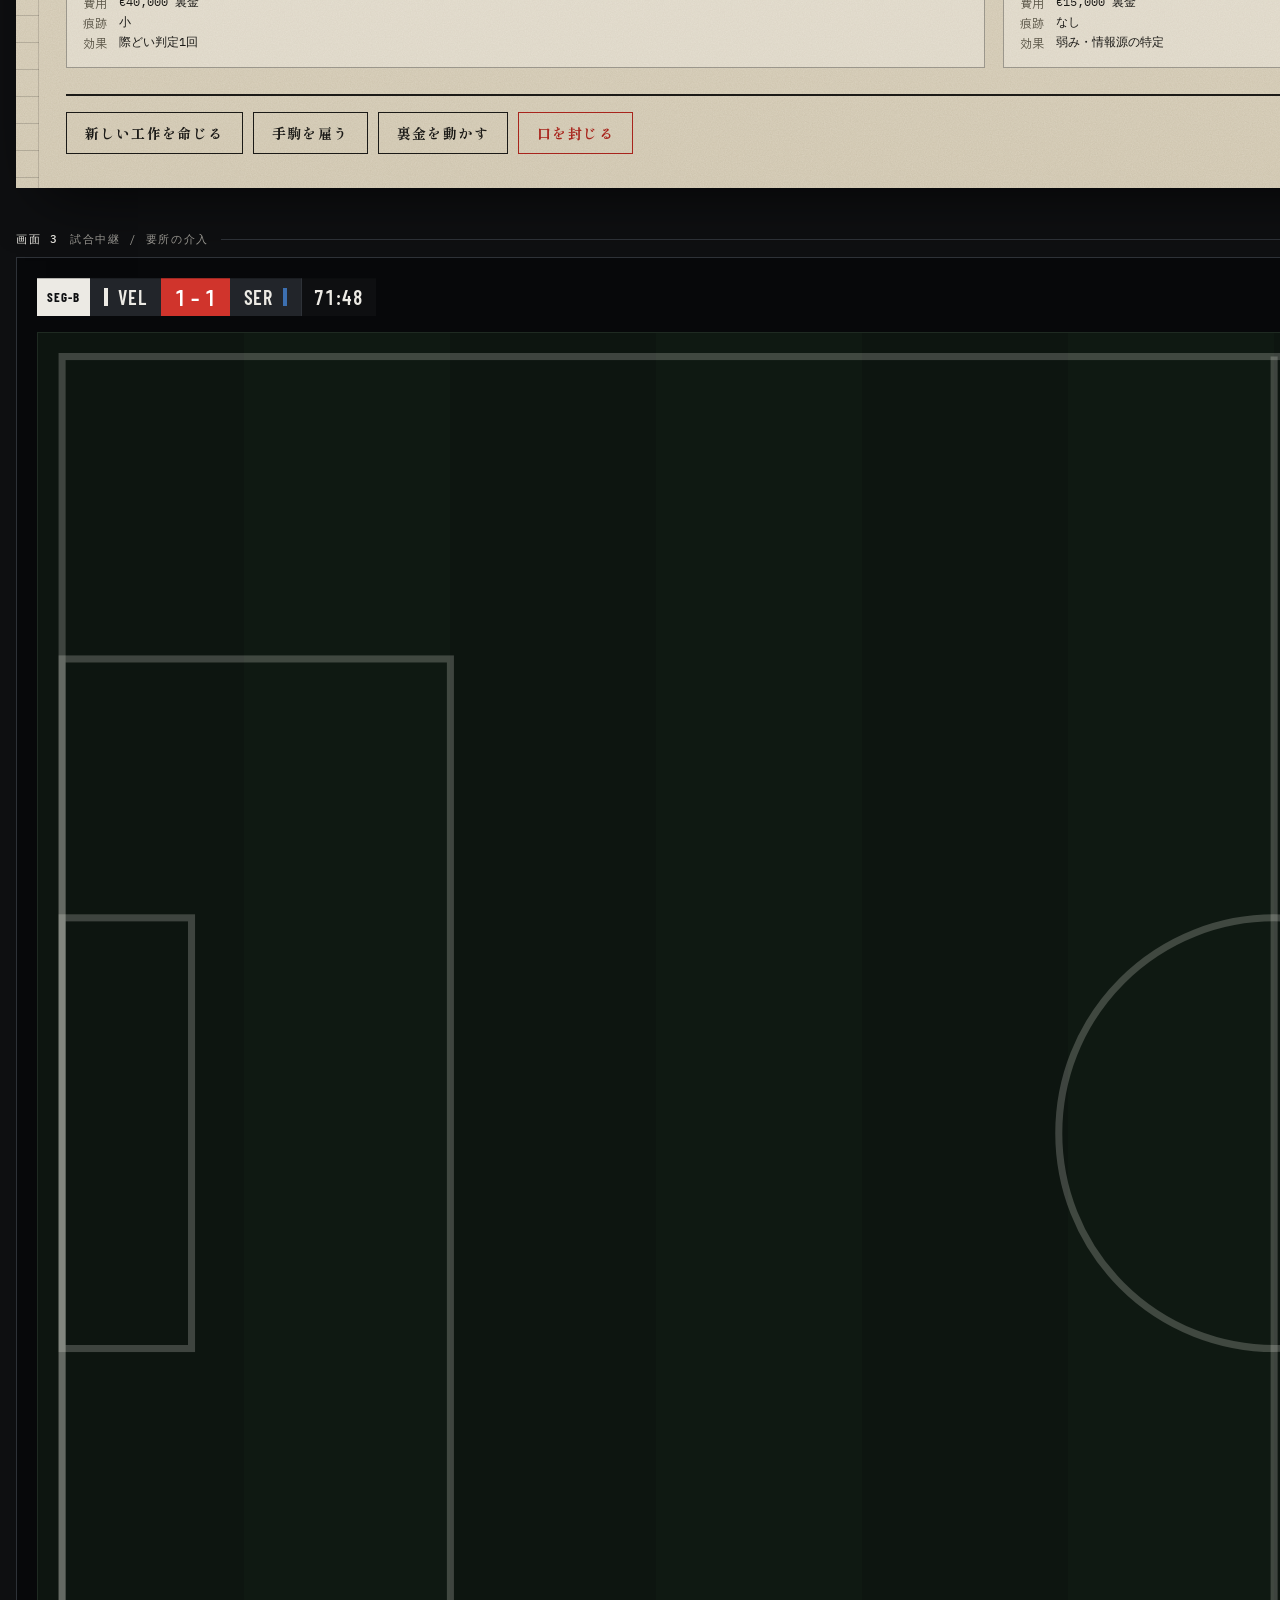
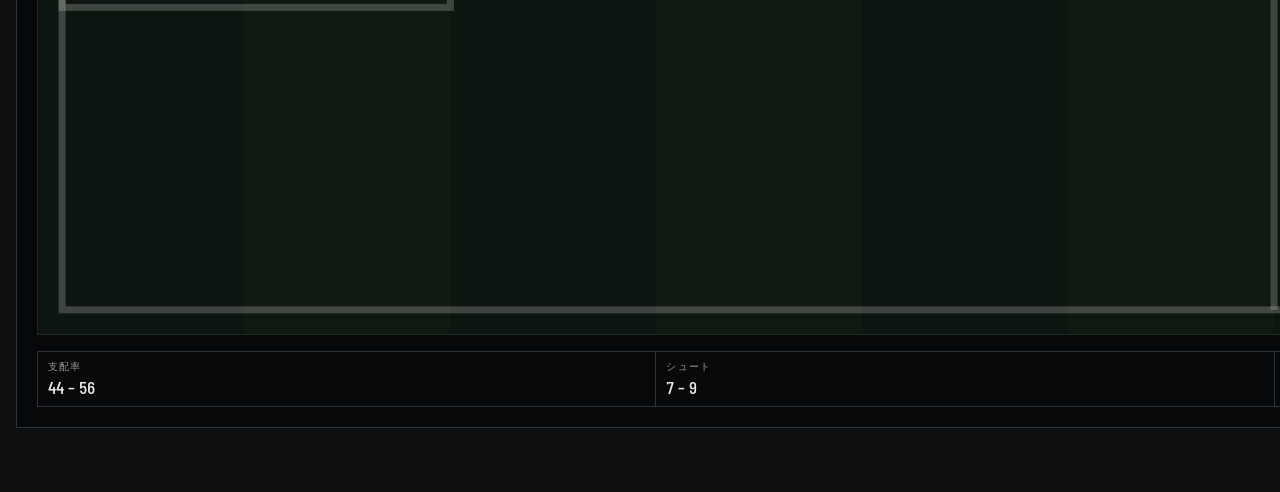
==== commit 9fe01b38: "世界の名前を南欧寄りに変更、決定事項を追記 Co-Authored-By: Claude Opus 5.5 <noreply@anthropic.com> Claude-Session: https:" ====
--- a/docs/mock/index.html
+++ b/docs/mock/index.html
@@ -253,10 +253,10 @@
     <div class="label"><b>画面 1</b> クラブハウス / 表の顔</div>
     <div class="bc">
       <div class="bc-top">
-        <div class="crest">UH</div>
+        <div class="crest">USV</div>
         <div class="club">
-          <div class="n">UNION HALVA</div>
-          <div class="s">ユニオン・ハルヴァ ・ ヴァレスカ二部リーグ ・ 創立1907</div>
+          <div class="n">US VELARDO</div>
+          <div class="s">US ヴェラルド ・ ヴェスカーラ二部リーグ ・ 創立1907</div>
         </div>
         <div class="wk">SEASON 1 <span>WEEK</span><strong>07</strong><span>/ 12</span></div>
       </div>
@@ -265,12 +265,12 @@
         <section>
           <div class="h"><span>Next Match</span><span>第8節 ・ 土 19:30</span></div>
           <div class="next">
-            <div class="t">HALVA<small>ホーム ・ ストラニク競技場</small></div>
+            <div class="t">VELARDO<small>ホーム ・ ストラーダ競技場</small></div>
             <div class="vs">VS</div>
-            <div class="t r">SV ARDENA<small>2位 ・ 直近5試合 4勝1分</small></div>
+            <div class="t r">AC SERRAVO<small>2位 ・ 直近5試合 4勝1分</small></div>
           </div>
           <dl class="facts">
-            <div><dt>主審</dt><dd>J. メルト</dd></div>
+            <div><dt>主審</dt><dd>G. メルティ</dd></div>
             <div><dt>予想勝率</dt><dd>31%</dd></div>
             <div><dt>欠場</dt><dd class="hot">2名</dd></div>
             <div><dt>チーム状態</dt><dd>やや低調</dd></div>
@@ -280,19 +280,19 @@
         </section>
 
         <section>
-          <div class="h"><span>League II</span><span>上位2クラブ昇格</span></div>
+          <div class="h"><span>Serie Seconda</span><span>上位2クラブ昇格</span></div>
           <div class="scroll-x">
           <table class="tbl">
             <thead><tr><th>#</th><th>CLUB</th><th>試</th><th>差</th><th>点</th></tr></thead>
             <tbody>
-              <tr><td>1</td><td>FK VORNA</td><td>7</td><td>+9</td><td>17</td></tr>
-              <tr class="cut"><td>2</td><td>SV ARDENA</td><td>7</td><td>+7</td><td>16</td></tr>
-              <tr><td>3</td><td>DINAMO KESZ</td><td>7</td><td>+4</td><td>13</td></tr>
-              <tr class="me"><td>4</td><td>UNION HALVA</td><td>7</td><td>+2</td><td>12</td></tr>
-              <tr><td>5</td><td>OLIMP TRAVA</td><td>7</td><td>0</td><td>10</td></tr>
-              <tr><td>6</td><td>RAPID LUVAN</td><td>7</td><td>−1</td><td>9</td></tr>
-              <tr><td>7</td><td>AS MERIDEN</td><td>7</td><td>−6</td><td>6</td></tr>
-              <tr><td>8</td><td>ŽELEZNIK OST</td><td>7</td><td>−15</td><td>3</td></tr>
+              <tr><td>1</td><td>REAL CORVENA</td><td>7</td><td>+9</td><td>17</td></tr>
+              <tr class="cut"><td>2</td><td>AC SERRAVO</td><td>7</td><td>+7</td><td>16</td></tr>
+              <tr><td>3</td><td>PRO LIVERNO</td><td>7</td><td>+4</td><td>13</td></tr>
+              <tr class="me"><td>4</td><td>US VELARDO</td><td>7</td><td>+2</td><td>12</td></tr>
+              <tr><td>5</td><td>CD SALMORA</td><td>7</td><td>0</td><td>10</td></tr>
+              <tr><td>6</td><td>SPORTING ARAVE</td><td>7</td><td>−1</td><td>9</td></tr>
+              <tr><td>7</td><td>AS MERIDIA</td><td>7</td><td>−6</td><td>6</td></tr>
+              <tr><td>8</td><td>CALCIO TORBENA</td><td>7</td><td>−15</td><td>3</td></tr>
             </tbody>
           </table>
           </div>
@@ -310,21 +310,21 @@
               <rect x="196" y="26" width="7" height="7" fill="#D0342C"/>
             </svg>
           </div>
-          <div class="board">理事会の信任 <b>54</b> ・ サポーターの支持 <b>71</b><br>スポンサー:ヴァレスカ港湾公社(残り1年)</div>
+          <div class="board">理事会の信任 <b>54</b> ・ サポーターの支持 <b>71</b><br>スポンサー:ヴェスカーラ港湾公社(残り1年)</div>
         </section>
       </div>
 
       <div class="ticker" aria-label="ニュース速報">
         <div class="tag">NEWS</div>
         <div class="run">
-          <span>ARDENA、主将コヴァチの右足首に違和感 今週は別メニュー</span>
-          <span>日刊ヴェスニク、二部クラブの資金の流れを特集へ</span>
+          <span>SERRAVO、主将コルヴィーノの右足首に違和感 今週は別メニュー</span>
+          <span>日刊イル・ファーロ、二部クラブの資金の流れを特集へ</span>
           <span>協会、第8節の審判割当を発表</span>
-          <span>ハルヴァ 新オーナー就任から7週 ファンは静観</span>
-          <span>ARDENA、主将コヴァチの右足首に違和感 今週は別メニュー</span>
-          <span>日刊ヴェスニク、二部クラブの資金の流れを特集へ</span>
+          <span>ヴェラルド 新オーナー就任から7週 ファンは静観</span>
+          <span>SERRAVO、主将コルヴィーノの右足首に違和感 今週は別メニュー</span>
+          <span>日刊イル・ファーロ、二部クラブの資金の流れを特集へ</span>
           <span>協会、第8節の審判割当を発表</span>
-          <span>ハルヴァ 新オーナー就任から7週 ファンは静観</span>
+          <span>ヴェラルド 新オーナー就任から7週 ファンは静観</span>
         </div>
       </div>
 
@@ -359,35 +359,35 @@
               <thead><tr><th>氏名 / 役</th><th>腕</th><th>忠誠</th><th>口の堅さ</th><th class="hide-s">週額</th></tr></thead>
               <tbody>
                 <tr>
-                  <td class="who">オットー・ブラシュ<small>仲介人 ・ 審判・選手の窓口</small></td>
+                  <td class="who">オッターヴィオ・ブラスキ<small>仲介人 ・ 審判・選手の窓口</small></td>
                   <td class="grade">B</td>
                   <td><div class="meter"><i class="on"></i><i class="on"></i><i class="on"></i><i class="on"></i><i class="on"></i><i class="on"></i><i class="on"></i><i></i><i></i><i></i></div></td>
                   <td><div class="meter"><i class="on"></i><i class="on"></i><i class="on"></i><i class="on"></i><i class="on"></i><i class="on"></i><i></i><i></i><i></i><i></i></div></td>
                   <td class="num hide-s">8,000</td>
                 </tr>
                 <tr>
-                  <td class="who">ミレナ・ヴォイク<small>元刑事 ・ 調査と監視</small></td>
+                  <td class="who">ミレーナ・ヴォルピ<small>元刑事 ・ 調査と監視</small></td>
                   <td class="grade">A</td>
                   <td><div class="meter"><i class="on"></i><i class="on"></i><i class="on"></i><i class="on"></i><i class="on"></i><i></i><i></i><i></i><i></i><i></i></div></td>
                   <td><div class="meter"><i class="on"></i><i class="on"></i><i class="on"></i><i class="on"></i><i class="on"></i><i class="on"></i><i class="on"></i><i class="on"></i><i class="on"></i><i></i></div></td>
                   <td class="num hide-s">12,500</td>
                 </tr>
                 <tr>
-                  <td class="who">ラディム・セーケ<small>会計士 ・ 裏金の洗浄</small></td>
+                  <td class="who">ラウル・セガーラ<small>会計士 ・ 裏金の洗浄</small></td>
                   <td class="grade">B+</td>
                   <td><div class="meter"><i class="on"></i><i class="on"></i><i class="on"></i><i class="on"></i><i class="on"></i><i class="on"></i><i class="on"></i><i class="on"></i><i></i><i></i></div></td>
                   <td><div class="meter low"><i class="on"></i><i class="on"></i><i class="on"></i><i class="on"></i><i></i><i></i><i></i><i></i><i></i><i></i></div><span class="note">酒量が増えている</span></td>
                   <td class="num hide-s">6,000</td>
                 </tr>
                 <tr>
-                  <td class="who">“ゴーシュ”<small>運び屋 ・ 本名 <span class="redact">ドラガン・ミル</span></small></td>
+                  <td class="who">“ロッソ”<small>運び屋 ・ 本名 <span class="redact">ダニーロ・メッリ</span></small></td>
                   <td class="grade">C</td>
                   <td><div class="meter low"><i class="on"></i><i class="on"></i><i class="on"></i><i></i><i></i><i></i><i></i><i></i><i></i><i></i></div><span class="note">報酬に不満</span></td>
                   <td><div class="meter"><i class="on"></i><i class="on"></i><i class="on"></i><i class="on"></i><i class="on"></i><i></i><i></i><i></i><i></i><i></i></div></td>
                   <td class="num hide-s">2,000</td>
                 </tr>
                 <tr>
-                  <td class="who">氏名不詳<small>掃除屋 ・ ブラシュを通してのみ連絡</small></td>
+                  <td class="who">氏名不詳<small>掃除屋 ・ ブラスキを通してのみ連絡</small></td>
                   <td class="grade">?</td>
                   <td colspan="2" style="font-size:12px;color:var(--sumi-2)">直接の面識なし</td>
                   <td class="num hide-s">都度</td>
@@ -401,22 +401,22 @@
             <div class="sec"><b>追及</b>Pursuers ・ 証拠が赤線を越えると動く</div>
             <div class="pursuer">
               <div class="pu alert">
-                <div class="n">ペトル・ハース<small>日刊ヴェスニク 調査報道部</small></div><div class="pct">58 / 100</div>
+                <div class="n">ピエトロ・アルシ<small>日刊イル・ファーロ 調査報道部</small></div><div class="pct">58 / 100</div>
                 <div class="bar"><i style="width:58%"></i></div>
                 <div class="next-act">特集記事の準備中。情報源はクラブ内部とみられる</div>
               </div>
               <div class="pu">
-                <div class="n">アナ・クレル<small>首都検察 特捜部</small></div><div class="pct">34 / 100</div>
+                <div class="n">アンナ・クレリチ<small>首都検察 特捜部</small></div><div class="pct">34 / 100</div>
                 <div class="bar"><i style="width:34%"></i></div>
                 <div class="next-act">港湾公社の資金を別件で内偵中</div>
               </div>
               <div class="pu">
-                <div class="n">L. ドレフ<small>SV ARDENA オーナー</small></div><div class="pct">21 / 100</div>
+                <div class="n">L. ダレッサンドロ<small>AC SERRAVO オーナー</small></div><div class="pct">21 / 100</div>
                 <div class="bar"><i style="width:21%"></i></div>
                 <div class="next-act">こちらの動きに気づき始めた</div>
               </div>
               <div class="pu">
-                <div class="n">協会 倫理委員会<small>委員長 V. サボ</small></div><div class="pct">12 / 100</div>
+                <div class="n">協会 倫理委員会<small>委員長 V. サッバティーニ</small></div><div class="pct">12 / 100</div>
                 <div class="bar"><i style="width:12%"></i></div>
                 <div class="next-act">動きなし</div>
               </div>
@@ -430,18 +430,18 @@
             <div class="op">
               <span class="clip"></span>
               <div class="id"><span>OP-0412</span><span>実行 W08</span></div>
-              <div class="what">第8節主審 J. メルトへの「謝礼」</div>
-              <dl><dt>担当</dt><dd>ブラシュ</dd><dt>費用</dt><dd>€40,000 裏金</dd><dt>痕跡</dt><dd>小</dd><dt>効果</dt><dd>際どい判定1回</dd></dl>
+              <div class="what">第8節主審 G. メルティへの「謝礼」</div>
+              <dl><dt>担当</dt><dd>ブラスキ</dd><dt>費用</dt><dd>€40,000 裏金</dd><dt>痕跡</dt><dd>小</dd><dt>効果</dt><dd>際どい判定1回</dd></dl>
             </div>
             <div class="op">
               <div class="id"><span>OP-0413</span><span>残り 2週</span></div>
-              <div class="what">記者ハースの身辺と情報源を洗う</div>
-              <dl><dt>担当</dt><dd>ヴォイク</dd><dt>費用</dt><dd>€15,000 裏金</dd><dt>痕跡</dt><dd>なし</dd><dt>効果</dt><dd>弱み・情報源の特定</dd></dl>
+              <div class="what">記者アルシの身辺と情報源を洗う</div>
+              <dl><dt>担当</dt><dd>ヴォルピ</dd><dt>費用</dt><dd>€15,000 裏金</dd><dt>痕跡</dt><dd>なし</dd><dt>効果</dt><dd>弱み・情報源の特定</dd></dl>
             </div>
             <div class="op done">
               <div class="id"><span>OP-0409</span><span>完了 W06</span></div>
-              <div class="what">ARDENA 主将コヴァチの練習場に細工</div>
-              <dl><dt>担当</dt><dd>ゴーシュ</dd><dt>費用</dt><dd>€3,000 裏金</dd><dt>痕跡</dt><dd>中 → ゴーシュ</dd><dt>結果</dt><dd>右足首 全治3週</dd></dl>
+              <div class="what">SERRAVO 主将コルヴィーノの練習場に細工</div>
+              <dl><dt>担当</dt><dd>ロッソ</dd><dt>費用</dt><dd>€3,000 裏金</dd><dt>痕跡</dt><dd>中 → ロッソ</dd><dt>結果</dt><dd>右足首 全治3週</dd></dl>
             </div>
           </div>
         </section>
@@ -462,14 +462,14 @@
     <div class="match">
       <div class="pitch-area">
         <div class="bug">
-          <span class="lg">L-II</span>
-          <span class="tm"><i style="background:#ECEAE4"></i>HAL</span>
+          <span class="lg">SEG-B</span>
+          <span class="tm"><i style="background:#ECEAE4"></i>VEL</span>
           <span class="sc">1 – 1</span>
-          <span class="tm">ARD<i style="background:#3C6FB0"></i></span>
+          <span class="tm">SER<i style="background:#3C6FB0"></i></span>
           <span class="clk">71:48</span>
         </div>
 
-        <div class="pitch" role="img" aria-label="ピッチ図:ハルヴァの攻撃、ペナルティエリア内で接触">
+        <div class="pitch" role="img" aria-label="ピッチ図:ヴェラルドの攻撃、ペナルティエリア内で接触">
           <svg viewBox="0 0 105 68" preserveAspectRatio="xMidYMid meet">
             <g fill="none" stroke="rgba(236,234,228,.22)" stroke-width=".3">
               <rect x="1" y="1" width="103" height="66"/>
@@ -504,14 +504,14 @@
       <aside class="feed">
         <div class="h"><span>Live</span><span>実況 ・ R. カーニ</span></div>
         <div class="log">
-          <p><em>71'</em><span>右からのクロスにペトロフが飛び込む。背後からARDENAのDFが体を入れた。倒れた。</span></p>
-          <p class="dim"><em>68'</em><span>ARDENA、コヴァチ不在の中盤がやや間延びしている。</span></p>
-          <p><em>63'</em><span>ハルヴァ交代。ドゥシェク out、若いイリッチ in。</span></p>
-          <p class="goal"><em>55'</em><span>ゴール、ARDENA。こぼれ球をボロスが押し込んで同点。</span></p>
-          <p class="goal"><em>22'</em><span>ゴール、ハルヴァ。ペトロフのミドルが左隅へ。</span></p>
+          <p><em>71'</em><span>右からのクロスにペトローネが飛び込む。背後からSERRAVOのDFが体を入れた。倒れた。</span></p>
+          <p class="dim"><em>68'</em><span>SERRAVO、コルヴィーノ不在の中盤がやや間延びしている。</span></p>
+          <p><em>63'</em><span>ヴェラルド交代。ドゥッチ out、若いイラーリ in。</span></p>
+          <p class="goal"><em>55'</em><span>ゴール、SERRAVO。こぼれ球をボッロが押し込んで同点。</span></p>
+          <p class="goal"><em>22'</em><span>ゴール、ヴェラルド。ペトローネのミドルが左隅へ。</span></p>
         </div>
         <div class="cut">
-          <div class="q"><span>INTERVENTION ・ OP-0412 有効</span>主審メルトが笛をくわえたまま、こちらのベンチを見ている。</div>
+          <div class="q"><span>INTERVENTION ・ OP-0412 有効</span>主審メルティが笛をくわえたまま、こちらのベンチを見ている。</div>
           <div class="timer"><i></i></div>
           <button class="choice" id="c-1"><kbd>1</kbd><span>合図を送る(PK判定)</span><span class="cost">痕跡 +8</span></button>
           <button class="choice" id="c-2"><kbd>2</kbd><span>見送る。謝礼は次節に回す</span><span class="cost">€0</span></button>
